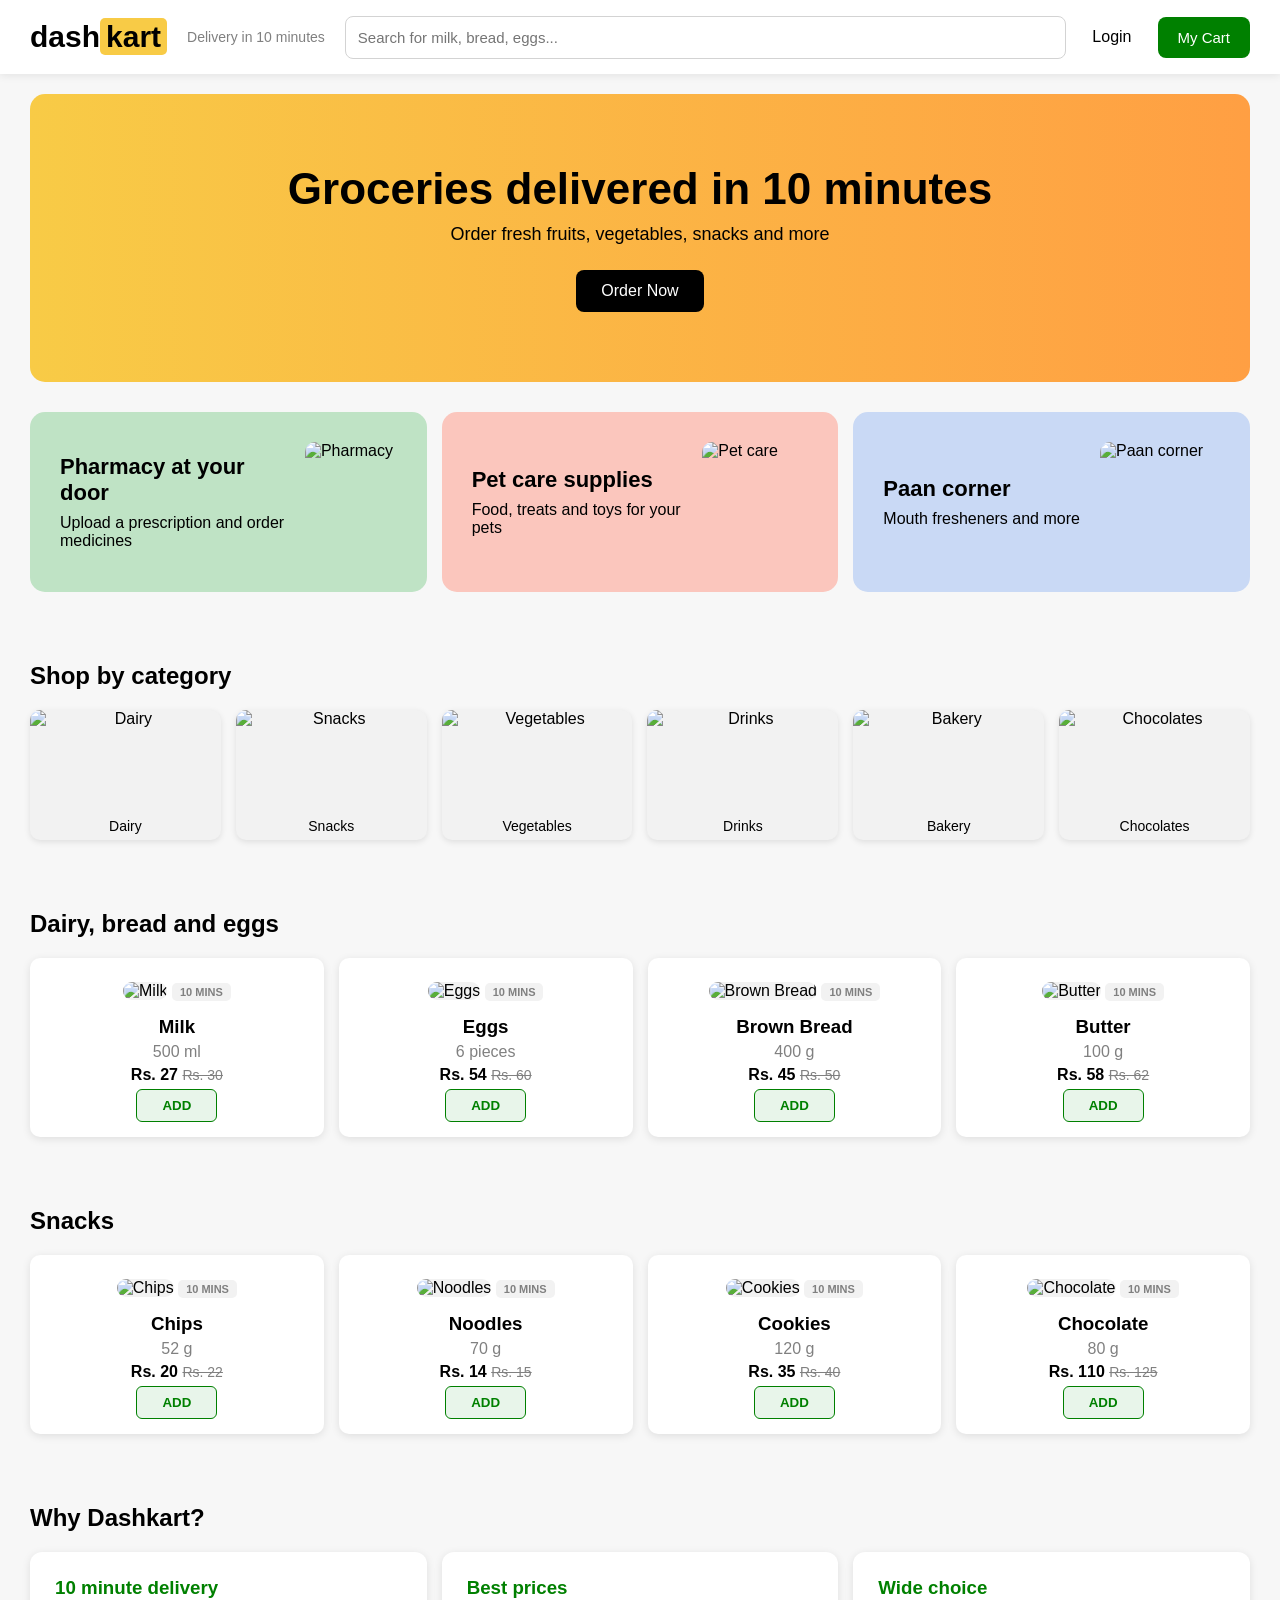
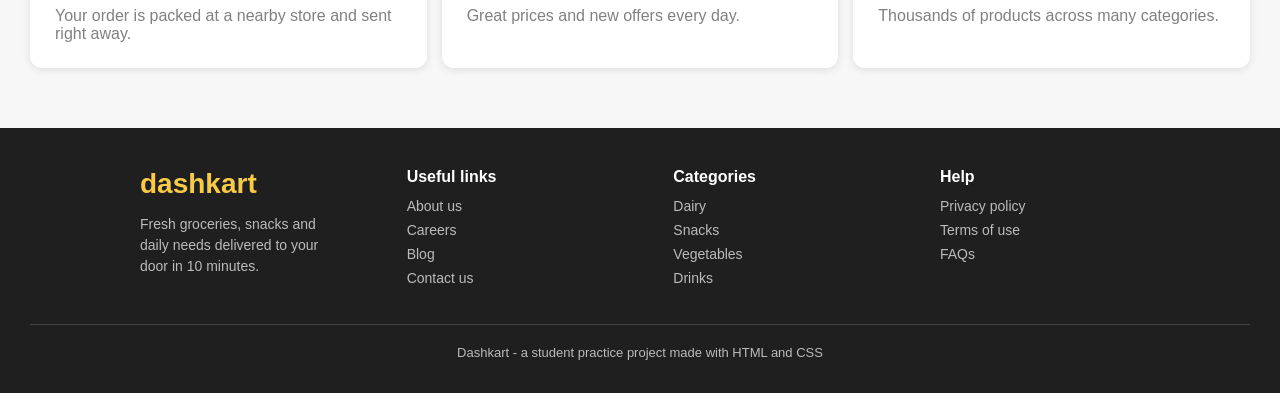
==== dashkart.html @ 35474cf3 "add dash,dashkart" ====
<!DOCTYPE html>
<html>
<head>
    <title>Dashkart</title>
    <link rel="stylesheet" href="dash.css">
</head>
<body>

    <!-- ========== HEADER ========== -->
    <div class="header">
        <h1 class="logo">dash<span>kart</span></h1>
        <p class="delivery">Delivery in 10 minutes</p>
        <input type="text" placeholder="Search for milk, bread, eggs..." class="search">
        <button class="login">Login</button>
        <button class="cart">My Cart</button>
    </div>

    <!-- ========== BANNER ========== -->
    <div class="banner">
        <h2>Groceries delivered in 10 minutes</h2>
        <p>Order fresh fruits, vegetables, snacks and more</p>
        <button class="order-btn">Order Now</button>
    </div>

    <!-- ========== PROMO CARDS ========== -->
    <!-- Replace PASTE-IMAGE-URL-HERE with your own image links -->
    <div class="container">
        <div class="row">

            <div class="promo promo1">
                <div class="promo-text">
                    <h3>Pharmacy at your door</h3>
                    <p>Upload a prescription and order medicines</p>
                </div>
                <img src="PASTE-IMAGE-URL-HERE" alt="Pharmacy">
            </div>

            <div class="promo promo2">
                <div class="promo-text">
                    <h3>Pet care supplies</h3>
                    <p>Food, treats and toys for your pets</p>
                </div>
                <img src="PASTE-IMAGE-URL-HERE" alt="Pet care">
            </div>

            <div class="promo promo3">
                <div class="promo-text">
                    <h3>Paan corner</h3>
                    <p>Mouth fresheners and more</p>
                </div>
                <img src="PASTE-IMAGE-URL-HERE" alt="Paan corner">
            </div>

        </div>
    </div>

    <!-- ========== SHOP BY CATEGORY ========== -->
    <div class="container">
        <h2>Shop by category</h2>
        <div class="row">

            <div class="category">
                <img src="https://media.istockphoto.com/id/544807136/photo/various-fresh-dairy-products.jpg?s=612x612&w=0&k=20&c=U5T70bi24itoTDive1CVonJbJ97ChyL2Pz1I2kOoSRo=" alt="Dairy">
                <p>Dairy</p>
            </div>

            <div class="category">
                <img src="https://www.oyegifts.com/cdn/shop/files/Party_Time_Snacks_combo.jpg?v=1773750800" alt="Snacks">
                <p>Snacks</p>
            </div>

            <div class="category">
                <img src="https://www.shutterstock.com/image-photo/fresh-raw-vegetables-fruits-260nw-2539811481.jpg" alt="Vegetables">
                <p>Vegetables</p>
            </div>

            <div class="category">
                <img src="https://thumbs.dreamstime.com/b/kolkata-west-bengal-india-september-various-cold-drinks-colorful-soft-bottles-tin-can-display-barasat-cropped-close-197114765.jpg" alt="Drinks">
                <p>Drinks</p>
            </div>

            <div class="category">
                <img src="https://media.istockphoto.com/id/2254623744/photo/tray-of-assorted-pastries.jpg?s=612x612&w=0&k=20&c=g0ILCO_sJ_zo2bIQ4LZ9pUkbZouWLbHgAlWZbeaDR2k=" alt="Bakery">
                <p>Bakery</p>
            </div>

            <div class="category">
                <img src="https://www.oyegifts.com/cdn/shop/files/delight-chocolates-hamper.jpg?v=1773748608" alt="Chocolates">
                <p>Chocolates</p>
            </div>

        </div>
    </div>

    <!-- ========== PRODUCTS: DAIRY, BREAD AND EGGS ========== -->
    <div class="container">
        <h2>Dairy, bread and eggs</h2>
        <div class="row">

            <div class="product">
                <img src="https://c.ndtvimg.com/2023-02/23m6o5gs_amul-milk_640x480_03_February_23.jpg?im=FeatureCrop,algorithm=dnn,width=400,height=225&q=70" alt="Milk">
                <p class="time">10 MINS</p>
                <h3>Milk</h3>
                <p>500 ml</p>
                <p class="price">Rs. 27 <span class="old-price">Rs. 30</span></p>
                <button>ADD</button>
            </div>

            <div class="product">
                <img src="https://media.istockphoto.com/id/1356240873/photo/closeup-macro-of-pasture-raised-farm-fresh-dozen-brown-eggs-store-bought-from-farmer-in.jpg?s=612x612&w=0&k=20&c=UFRlOU6tQBq5HVyQK_yhd3czoQlkifzdg10BsHJhGuk=" alt="Eggs">
                <p class="time">10 MINS</p>
                <h3>Eggs</h3>
                <p>6 pieces</p>
                <p class="price">Rs. 54 <span class="old-price">Rs. 60</span></p>
                <button>ADD</button>
            </div>

            <div class="product">
                <img src="https://pantrymama.com/wp-content/uploads/2025/04/SOURDOUGH-BROWN-BREAD-HORIZONTAL-IMAGE.jpg" alt="Brown Bread">
                <p class="time">10 MINS</p>
                <h3>Brown Bread</h3>
                <p>400 g</p>
                <p class="price">Rs. 45 <span class="old-price">Rs. 50</span></p>
                <button>ADD</button>
            </div>

            <div class="product">
                <img src="https://www.allrecipes.com/thmb/YEHvUygNdvsUwzKttGh314d9n1M=/1500x0/filters:no_upscale():max_bytes(150000):strip_icc()/sticks-of-butter-photo-by-twoellis-GettyImages-149134517-resized-3911123142a141eca2340a4bb63e0869.jpg" alt="Butter">
                <p class="time">10 MINS</p>
                <h3>Butter</h3>
                <p>100 g</p>
                <p class="price">Rs. 58 <span class="old-price">Rs. 62</span></p>
                <button>ADD</button>
            </div>

        </div>
    </div>

    <!-- ========== PRODUCTS: SNACKS ========== -->
    <div class="container">
        <h2>Snacks</h2>
        <div class="row">

            <div class="product">
                <img src="https://thumbs.dreamstime.com/b/poznan-poland-oct-packets-lay-s-potato-chips-popular-american-brand-founded-owned-pepsico-packets-lays-105763625.jpg" alt="Chips">
                <p class="time">10 MINS</p>
                <h3>Chips</h3>
                <p>52 g</p>
                <p class="price">Rs. 20 <span class="old-price">Rs. 22</span></p>
                <button>ADD</button>
            </div>

            <div class="product">
                <img src="https://encrypted-tbn0.gstatic.com/images?q=tbn:ANd9GcTencXo-DV1-f_4kwCU9cdcQ0lrGTl8JQ1HgfmMuIpIw-h9n5r5YqgUlP3K&s=10" alt="Noodles">
                <p class="time">10 MINS</p>
                <h3>Noodles</h3>
                <p>70 g</p>
                <p class="price">Rs. 14 <span class="old-price">Rs. 15</span></p>
                <button>ADD</button>
            </div>

            <div class="product">
                <img src="https://thumbs.dreamstime.com/b/celebrate-national-cookie-day-minimalist-chocolate-chip-cookies-stunning-food-photography-display-indulge-simple-356080094.jpg" alt="Cookies">
                <p class="time">10 MINS</p>
                <h3>Cookies</h3>
                <p>120 g</p>
                <p class="price">Rs. 35 <span class="old-price">Rs. 40</span></p>
                <button>ADD</button>
            </div>

            <div class="product">
                <img src="https://www.tastingtable.com/img/gallery/20-grocery-store-dark-chocolate-brands-ranked-worst-to-best/intro-1729508555.jpg" alt="Chocolate">
                <p class="time">10 MINS</p>
                <h3>Chocolate</h3>
                <p>80 g</p>
                <p class="price">Rs. 110 <span class="old-price">Rs. 125</span></p>
                <button>ADD</button>
            </div>

        </div>
    </div>

    <!-- ========== WHY DASHKART ========== -->
    <div class="container">
        <h2>Why Dashkart?</h2>
        <div class="row">

            <div class="why">
                <h3>10 minute delivery</h3>
                <p>Your order is packed at a nearby store and sent right away.</p>
            </div>

            <div class="why">
                <h3>Best prices</h3>
                <p>Great prices and new offers every day.</p>
            </div>

            <div class="why">
                <h3>Wide choice</h3>
                <p>Thousands of products across many categories.</p>
            </div>

        </div>
    </div>

    <!-- ========== FOOTER ========== -->
    <div class="footer">
        <div class="footer-top">

            <div class="footer-col">
                <h3>dashkart</h3>
                <p>Fresh groceries, snacks and daily needs delivered to your door in 10 minutes.</p>
            </div>

            <div class="footer-col">
                <h4>Useful links</h4>
                <a href="#">About us</a>
                <a href="#">Careers</a>
                <a href="#">Blog</a>
                <a href="#">Contact us</a>
            </div>

            <div class="footer-col">
                <h4>Categories</h4>
                <a href="#">Dairy</a>
                <a href="#">Snacks</a>
                <a href="#">Vegetables</a>
                <a href="#">Drinks</a>
            </div>

            <div class="footer-col">
                <h4>Help</h4>
                <a href="#">Privacy policy</a>
                <a href="#">Terms of use</a>
                <a href="#">FAQs</a>
            </div>

        </div>

        <p class="footer-bottom">Dashkart - a student practice project made with HTML and CSS</p>
    </div>

</body>
</html>
---- dash.css ----
/* ========== BASIC SETTINGS ========== */
body {
    margin: 0;
    font-family: Arial, sans-serif;
    background-color: #f7f7f7;
}

/* ========== HEADER ========== */
.header {
    display: flex;
    align-items: center;
    gap: 20px;
    padding: 15px 30px;
    background-color: white;
    box-shadow: 0 2px 8px rgba(0, 0, 0, 0.08);
    position: sticky;
    top: 0;
    z-index: 10;
}

.logo {
    margin: 0;
    font-size: 30px;
}

.logo span {
    background-color: #f8cb46;
    padding: 2px 6px;
    border-radius: 5px;
}

.delivery {
    font-size: 14px;
    color: gray;
}

.search {
    flex: 1;
    padding: 12px;
    border: 1px solid lightgray;
    border-radius: 8px;
    font-size: 15px;
}

.search:focus {
    outline: 2px solid green;
}

.login {
    background-color: white;
    border: none;
    font-size: 16px;
    cursor: pointer;
}

.cart {
    background-color: green;
    color: white;
    border: none;
    padding: 12px 20px;
    border-radius: 8px;
    font-size: 15px;
    cursor: pointer;
}

.cart:hover {
    background-color: darkgreen;
}

/* ========== BANNER ========== */
.banner {
    background: linear-gradient(to right, #f8cb46, #ff9f43);
    text-align: center;
    padding: 70px 20px;
    margin: 20px 30px;
    border-radius: 15px;
}

.banner h2 {
    font-size: 44px;
    margin: 0 0 10px 0;
}

.banner p {
    font-size: 18px;
    margin: 0 0 25px 0;
}

.order-btn {
    background-color: black;
    color: white;
    border: none;
    padding: 12px 25px;
    border-radius: 8px;
    font-size: 16px;
    cursor: pointer;
}

.order-btn:hover {
    background-color: green;
}

/* ========== SECTIONS AND ROWS ========== */
.container {
    padding: 10px 30px;
    margin-bottom: 20px;
}

.container h2 {
    margin-top: 30px;
}

.row {
    display: flex;
    gap: 15px;
    flex-wrap: wrap;
}

/* ========== PROMO CARDS ========== */
.promo {
    flex: 1;
    min-width: 250px;
    padding: 30px;
    border-radius: 15px;
    display: flex;
    align-items: center;
    justify-content: space-between;
    gap: 15px;
}

.promo h3 {
    margin: 0 0 8px 0;
    font-size: 22px;
}

.promo p {
    margin: 0;
}

.promo img {
    width: 120px;
    height: 120px;
    object-fit: cover;
    border-radius: 10px;
}

.promo1 {
    background-color: #bfe3c5;
}

.promo2 {
    background-color: #fbc6bd;
}

.promo3 {
    background-color: #c9d9f5;
}

/* ========== CATEGORIES ========== */
/* The box is a column: photo on top, title in a thin strip below */
.category {
    flex: 1;
    min-width: 140px;
    height: 130px;
    background-color: #f2f2f2;
    border-radius: 10px;
    overflow: hidden;
    display: flex;
    flex-direction: column;
    text-align: center;
    box-shadow: 0 2px 6px rgba(0, 0, 0, 0.1);
    transition: transform 0.2s;
    cursor: pointer;
}

.category:hover {
    transform: translateY(-5px);
}

/* The photo fills all the space the title does not need */
.category img {
    width: 100%;
    flex: 1;
    min-height: 0;
    object-fit: cover;
    display: block;
}

.category p {
    margin: 0;
    padding: 6px 0;
    font-size: 14px;
}

/* ========== PRODUCTS ========== */
.product {
    flex: 1;
    min-width: 200px;
    background-color: white;
    border-radius: 10px;
    padding: 15px;
    text-align: center;
    box-shadow: 0 2px 8px rgba(0, 0, 0, 0.1);
    transition: transform 0.2s;
}

.product:hover {
    transform: translateY(-5px);
    box-shadow: 0 6px 16px rgba(0, 0, 0, 0.15);
}

/* Product photo: same size for every product */
.product img {
    width: 100%;
    height: 130px;
    object-fit: contain;
    background-color: #f2f2f2;
    border-radius: 10px;
}

.product h3 {
    margin: 10px 0 0 0;
}

.product p {
    margin: 5px 0;
    color: gray;
}

/* Delivery time tag */
.product .time {
    display: inline-block;
    background-color: #f2f2f2;
    padding: 3px 8px;
    border-radius: 5px;
    font-size: 11px;
    font-weight: bold;
    margin-top: 10px;
}

/* Price and old price */
.product .price {
    color: black;
    font-weight: bold;
}

.old-price {
    color: gray;
    text-decoration: line-through;
    font-weight: normal;
    font-size: 14px;
}

/* ADD button */
.product button {
    background-color: #e8f5ea;
    color: green;
    border: 1px solid green;
    padding: 8px 25px;
    border-radius: 6px;
    font-weight: bold;
    cursor: pointer;
}

.product button:hover {
    background-color: green;
    color: white;
}

/* ========== WHY DASHKART ========== */
.why {
    flex: 1;
    min-width: 250px;
    background-color: white;
    padding: 25px;
    border-radius: 12px;
    box-shadow: 0 2px 8px rgba(0, 0, 0, 0.1);
}

.why h3 {
    margin: 0 0 8px 0;
    color: green;
}

.why p {
    margin: 0;
    color: gray;
}

/* ========== FOOTER ========== */
.footer {
    background-color: #1f1f1f;
    color: #bbbbbb;
    margin-top: 50px;
    padding: 40px 30px 20px 30px;
}

.footer-top {
    display: flex;
    justify-content: space-between;
    flex-wrap: wrap;
    gap: 30px;
    max-width: 1000px;
    margin: 0 auto;
}

.footer-col {
    width: 200px;
}

.footer-col h3 {
    color: #f8cb46;
    font-size: 28px;
    margin: 0 0 10px 0;
}

.footer-col h4 {
    color: white;
    margin: 0 0 12px 0;
}

.footer-col p {
    font-size: 14px;
    line-height: 1.5;
}

.footer-col a {
    display: block;
    color: #bbbbbb;
    text-decoration: none;
    font-size: 14px;
    margin-bottom: 8px;
}

.footer-col a:hover {
    color: #f8cb46;
}

.footer-bottom {
    text-align: center;
    font-size: 13px;
    border-top: 1px solid #444444;
    margin-top: 30px;
    padding-top: 20px;
}
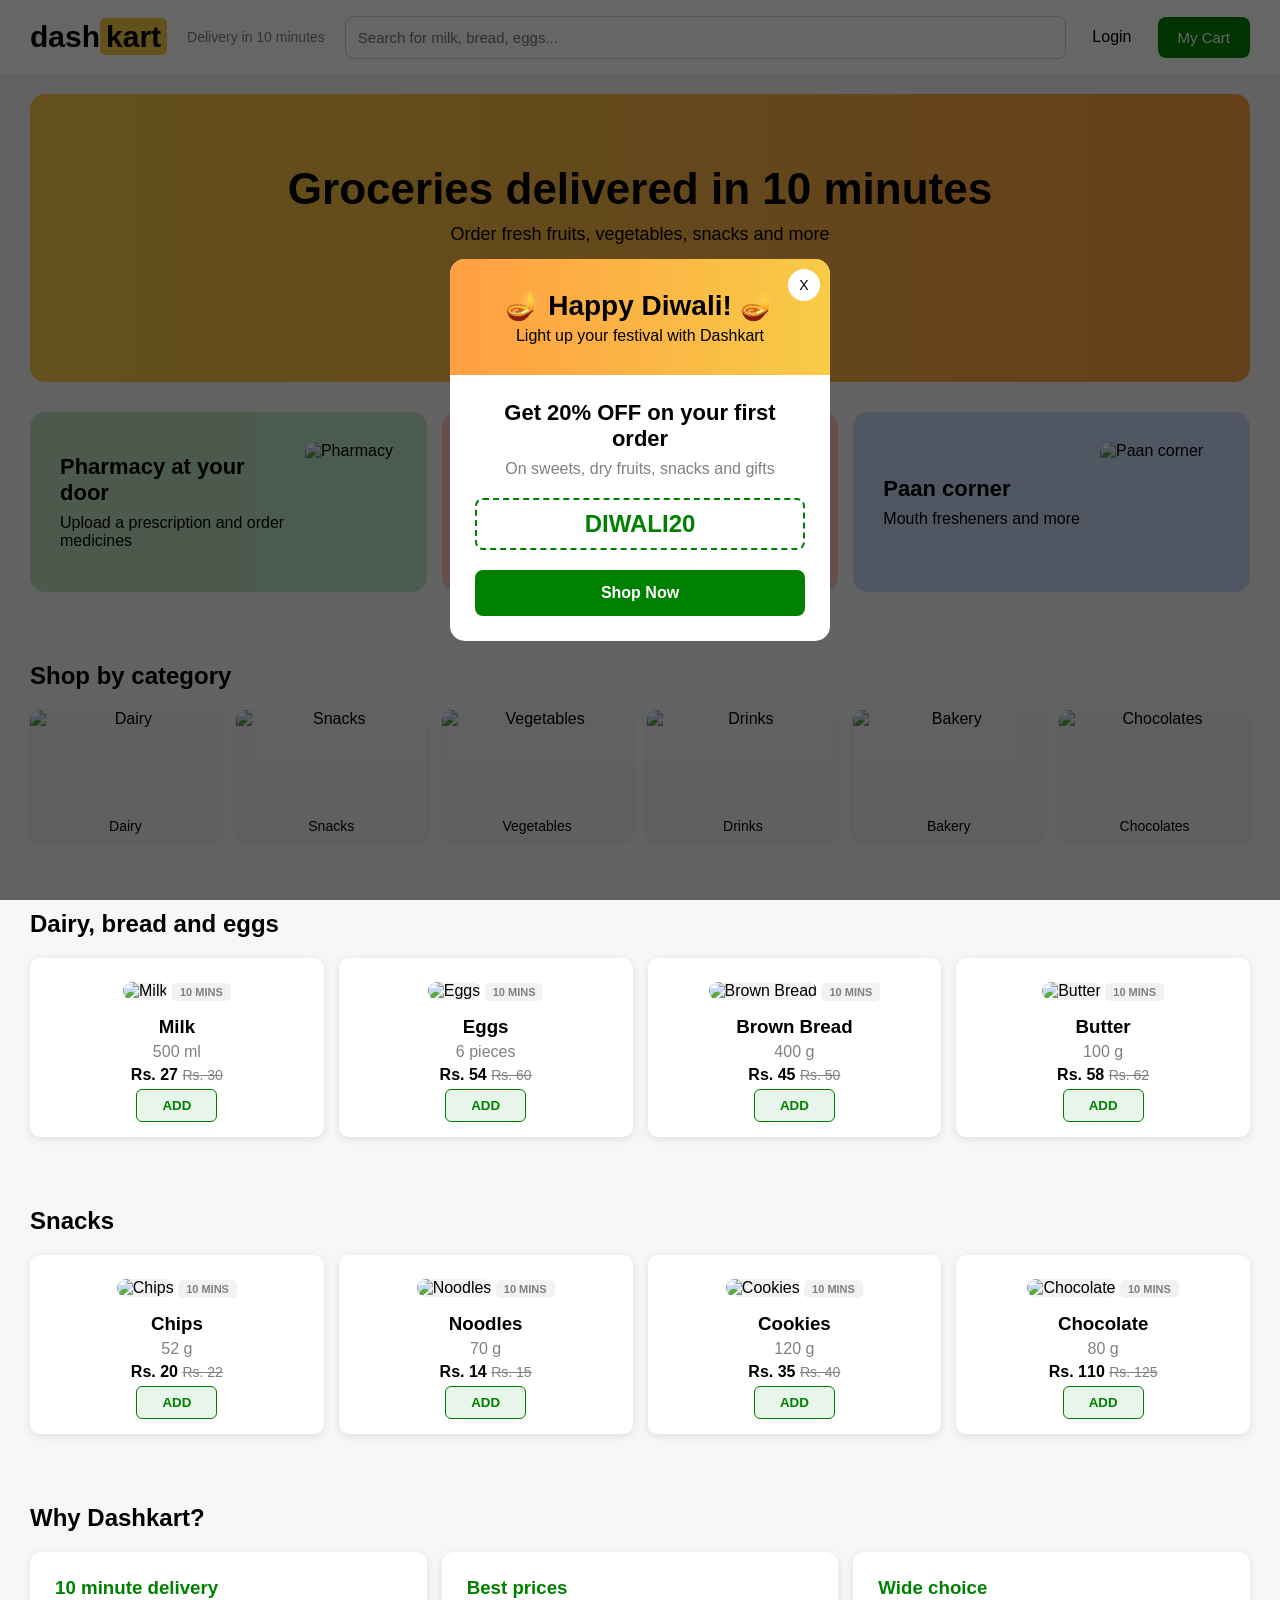
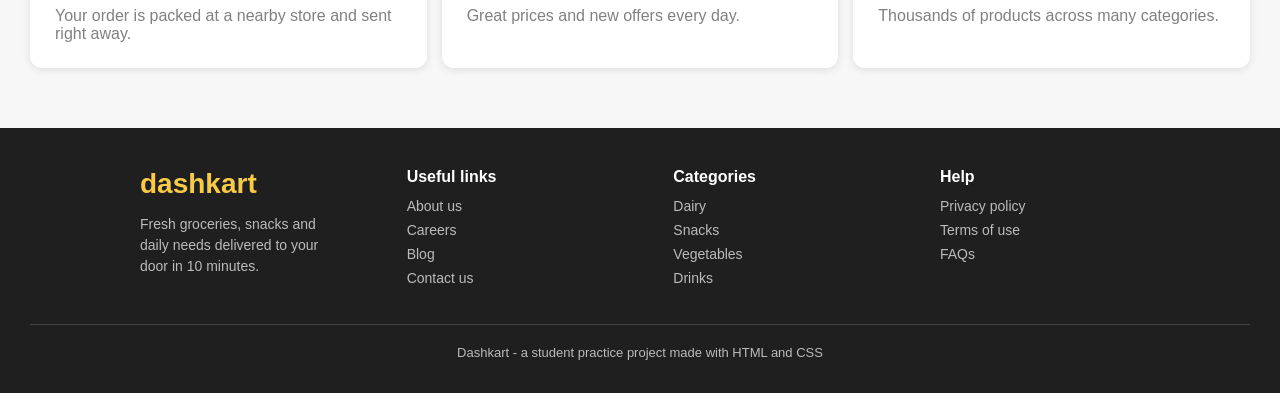
==== commit 89247bbb: "add dash,dashkart" ====
--- a/dashkart.html
+++ b/dashkart.html
@@ -5,25 +5,43 @@
     <link rel="stylesheet" href="dash.css">
 </head>
 <body>
-
-    <!-- ========== HEADER ========== -->
+<div class="popup-bg" id="popup">
+    <div class="popup-box">
+
+        <button class="popup-close" onclick="document.getElementById('popup').style.display='none'">X</button>
+
+        <div class="popup-top">
+            <h2>🪔 Happy Diwali! 🪔</h2>
+            <p>Light up your festival with Dashkart</p>
+        </div>
+
+        <div class="popup-body">
+            <h3>Get 20% OFF on your first order</h3>
+            <p>On sweets, dry fruits, snacks and gifts</p>
+
+            <div class="coupon">DIWALI20</div>
+
+            <button class="popup-btn" onclick="document.getElementById('popup').style.display='none'">Shop Now</button>
+        </div>
+
+    </div>
+</div>
+
     <div class="header">
         <h1 class="logo">dash<span>kart</span></h1>
         <p class="delivery">Delivery in 10 minutes</p>
         <input type="text" placeholder="Search for milk, bread, eggs..." class="search">
-        <button class="login">Login</button>
-        <button class="cart">My Cart</button>
-    </div>
-
-    <!-- ========== BANNER ========== -->
+       <a href="logindash.html"><button class="login">Login</button></a>
+       <a href="cartdash.html"><button class="cart">My Cart</button></a>
+    </div>
+
+
     <div class="banner">
         <h2>Groceries delivered in 10 minutes</h2>
         <p>Order fresh fruits, vegetables, snacks and more</p>
         <button class="order-btn">Order Now</button>
     </div>
 
-    <!-- ========== PROMO CARDS ========== -->
-    <!-- Replace PASTE-IMAGE-URL-HERE with your own image links -->
     <div class="container">
         <div class="row">
 
@@ -32,7 +50,7 @@
                     <h3>Pharmacy at your door</h3>
                     <p>Upload a prescription and order medicines</p>
                 </div>
-                <img src="PASTE-IMAGE-URL-HERE" alt="Pharmacy">
+                <img src="https://metkalf.ae/wp-content/uploads/2025/08/Your-paragraph-text-21.jpg" alt="Pharmacy">
             </div>
 
             <div class="promo promo2">
@@ -40,7 +58,7 @@
                     <h3>Pet care supplies</h3>
                     <p>Food, treats and toys for your pets</p>
                 </div>
-                <img src="PASTE-IMAGE-URL-HERE" alt="Pet care">
+                <img src="https://encrypted-tbn0.gstatic.com/images?q=tbn:ANd9GcSfqLamZvIBlZrWcvo1JXUyJtd2zJ7qZtuyFnal3qJr2Kod7dzfHVyaWEA&s=10" alt="Pet care">
             </div>
 
             <div class="promo promo3">
@@ -48,13 +66,12 @@
                     <h3>Paan corner</h3>
                     <p>Mouth fresheners and more</p>
                 </div>
-                <img src="PASTE-IMAGE-URL-HERE" alt="Paan corner">
-            </div>
-
-        </div>
-    </div>
-
-    <!-- ========== SHOP BY CATEGORY ========== -->
+                <img src="https://encrypted-tbn0.gstatic.com/images?q=tbn:ANd9GcTmW_gMiLNKuW1tTdPUxAbNRrg-4CIfeDuIUBWsRSlhww&s" alt="Paan corner">
+            </div>
+
+        </div>
+    </div>
+
     <div class="container">
         <h2>Shop by category</h2>
         <div class="row">
@@ -92,7 +109,6 @@
         </div>
     </div>
 
-    <!-- ========== PRODUCTS: DAIRY, BREAD AND EGGS ========== -->
     <div class="container">
         <h2>Dairy, bread and eggs</h2>
         <div class="row">
@@ -136,7 +152,6 @@
         </div>
     </div>
 
-    <!-- ========== PRODUCTS: SNACKS ========== -->
     <div class="container">
         <h2>Snacks</h2>
         <div class="row">
@@ -180,7 +195,6 @@
         </div>
     </div>
 
-    <!-- ========== WHY DASHKART ========== -->
     <div class="container">
         <h2>Why Dashkart?</h2>
         <div class="row">
@@ -203,7 +217,6 @@
         </div>
     </div>
 
-    <!-- ========== FOOTER ========== -->
     <div class="footer">
         <div class="footer-top">
 
--- a/dash.css
+++ b/dash.css
@@ -1,11 +1,98 @@
-/* ========== BASIC SETTINGS ========== */
 body {
     margin: 0;
     font-family: Arial, sans-serif;
     background-color: #f7f7f7;
 }
-
-/* ========== HEADER ========== */
+.popup-bg {
+    position: fixed;
+    top: 0;
+    left: 0;
+    width: 100%;
+    height: 100%;
+    background-color: rgba(0, 0, 0, 0.6);
+    display: flex;
+    align-items: center;
+    justify-content: center;
+    z-index: 100;
+}
+
+.popup-box {
+    background-color: white;
+    width: 380px;
+    max-width: 90%;
+    border-radius: 15px;
+    text-align: center;
+    position: relative;
+    overflow: hidden;
+}
+
+.popup-top {
+    background: linear-gradient(to right, #ff9f43, #f8cb46);
+    padding: 30px 20px;
+}
+
+.popup-top h2 {
+    margin: 0 0 5px 0;
+    font-size: 28px;
+}
+
+.popup-top p {
+    margin: 0;
+}
+
+.popup-body {
+    padding: 25px;
+}
+
+.popup-body h3 {
+    margin: 0 0 8px 0;
+    font-size: 22px;
+}
+
+.popup-body p {
+    margin: 0;
+    color: gray;
+}
+
+.coupon {
+    border: 2px dashed green;
+    color: green;
+    font-size: 24px;
+    font-weight: bold;
+    padding: 10px;
+    border-radius: 8px;
+    margin: 20px 0;
+}
+
+.popup-btn {
+    width: 100%;
+    background-color: green;
+    color: white;
+    border: none;
+    padding: 14px;
+    border-radius: 8px;
+    font-size: 16px;
+    font-weight: bold;
+    cursor: pointer;
+}
+
+.popup-btn:hover {
+    background-color: darkgreen;
+}
+
+.popup-close {
+    position: absolute;
+    top: 10px;
+    right: 10px;
+    width: 32px;
+    height: 32px;
+    border: none;
+    border-radius: 50%;
+    background-color: white;
+    font-size: 14px;
+    cursor: pointer;
+}
+
 .header {
     display: flex;
     align-items: center;
@@ -67,7 +154,6 @@
     background-color: darkgreen;
 }
 
-/* ========== BANNER ========== */
 .banner {
     background: linear-gradient(to right, #f8cb46, #ff9f43);
     text-align: center;
@@ -100,7 +186,6 @@
     background-color: green;
 }
 
-/* ========== SECTIONS AND ROWS ========== */
 .container {
     padding: 10px 30px;
     margin-bottom: 20px;
@@ -116,7 +201,6 @@
     flex-wrap: wrap;
 }
 
-/* ========== PROMO CARDS ========== */
 .promo {
     flex: 1;
     min-width: 250px;
@@ -156,8 +240,6 @@
     background-color: #c9d9f5;
 }
 
-/* ========== CATEGORIES ========== */
-/* The box is a column: photo on top, title in a thin strip below */
 .category {
     flex: 1;
     min-width: 140px;
@@ -177,7 +259,6 @@
     transform: translateY(-5px);
 }
 
-/* The photo fills all the space the title does not need */
 .category img {
     width: 100%;
     flex: 1;
@@ -192,7 +273,6 @@
     font-size: 14px;
 }
 
-/* ========== PRODUCTS ========== */
 .product {
     flex: 1;
     min-width: 200px;
@@ -209,7 +289,6 @@
     box-shadow: 0 6px 16px rgba(0, 0, 0, 0.15);
 }
 
-/* Product photo: same size for every product */
 .product img {
     width: 100%;
     height: 130px;
@@ -227,7 +306,6 @@
     color: gray;
 }
 
-/* Delivery time tag */
 .product .time {
     display: inline-block;
     background-color: #f2f2f2;
@@ -238,7 +316,6 @@
     margin-top: 10px;
 }
 
-/* Price and old price */
 .product .price {
     color: black;
     font-weight: bold;
@@ -251,7 +328,6 @@
     font-size: 14px;
 }
 
-/* ADD button */
 .product button {
     background-color: #e8f5ea;
     color: green;
@@ -267,7 +343,6 @@
     color: white;
 }
 
-/* ========== WHY DASHKART ========== */
 .why {
     flex: 1;
     min-width: 250px;
@@ -287,7 +362,6 @@
     color: gray;
 }
 
-/* ========== FOOTER ========== */
 .footer {
     background-color: #1f1f1f;
     color: #bbbbbb;
